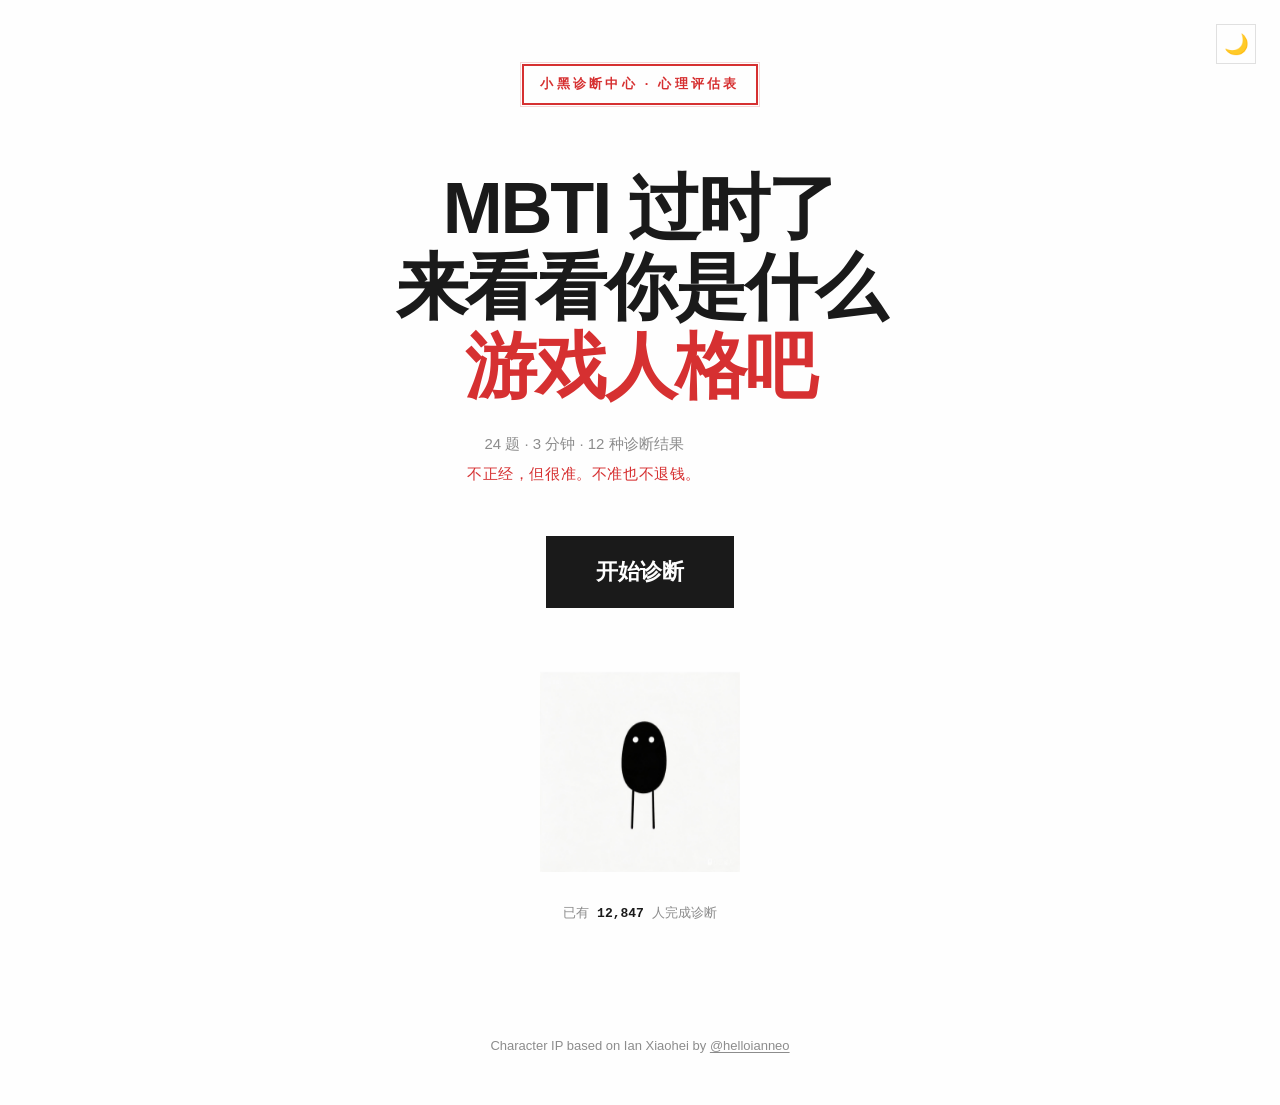
==== index.html @ bddbedaa "Initial commit: SBTI-style gaming personality test website 24-question quiz classifying players into" ====
<!DOCTYPE html>
<html lang="zh-CN" data-theme="light">
<head>
  <meta charset="UTF-8">
  <meta name="viewport" content="width=device-width, initial-scale=1.0">
  <title>游戏人格测试 — 你是什么玩家？</title>
  <meta name="description" content="24题，3分钟，测出你的12种游戏人格之一。SBTI式荒诞诊断，不正经，但很准。">
  <meta property="og:title" content="游戏人格测试 — 你是什么玩家？">
  <meta property="og:description" content="24题，3分钟，测出你的12种游戏人格之一。SBTI式荒诞诊断，不正经，但很准。">
  <meta property="og:image" content="assets/images/og-image.png">
  <meta property="og:image:width" content="1200">
  <meta property="og:image:height" content="630">
  <meta property="og:type" content="website">
  <meta name="twitter:card" content="summary_large_image">
  <link rel="stylesheet" href="css/style.css">
  <style>
    /* ============================================================
       Home Page — Clinical Intake Form
       ============================================================ */

    /* --- Stamp / Chop --- */
    .home__stamp {
      display: inline-flex;
      align-items: center;
      justify-content: center;
      border: 2px solid var(--color-accent);
      color: var(--color-accent);
      font-family: var(--font-display);
      font-size: var(--text-xs);
      font-weight: 700;
      letter-spacing: 0.25em;
      padding: var(--space-sm) var(--space-md);
      text-transform: uppercase;
      opacity: 0;
      animation: fadeIn 400ms var(--ease-standard) 100ms forwards;
      /* Simulate uneven ink stamp */
      position: relative;
    }
    .home__stamp::after {
      content: '';
      position: absolute;
      inset: -4px;
      border: 0.5px solid var(--color-accent);
      opacity: 0.2;
      pointer-events: none;
    }

    /* --- Hero --- */
    .home__hero {
      font-family: var(--font-display);
      font-size: var(--text-hero);
      font-weight: 900;
      line-height: 1.1;
      letter-spacing: -0.03em;
      margin-top: var(--space-3xl);
      opacity: 0;
      animation: fadeIn 500ms var(--ease-standard) 250ms forwards;
    }

    .home__hero-em {
      display: block;
      color: var(--color-accent);
    }

    /* --- Subtitle --- */
    .home__subtitle {
      margin-top: var(--space-lg);
      font-size: var(--text-sm);
      color: var(--color-text-dim);
      line-height: 1.8;
      opacity: 0;
      animation: fadeIn 400ms var(--ease-standard) 500ms forwards;
    }

    .home__subtitle-tagline {
      display: block;
      margin-top: var(--space-xs);
      font-family: var(--font-hand);
      font-size: var(--text-sm);
      color: var(--color-accent);
      letter-spacing: 0.04em;
    }

    /* --- CTA wrapper --- */
    .home__cta-wrap {
      margin-top: var(--space-2xl);
      opacity: 0;
      animation: fadeIn 400ms var(--ease-standard) 650ms forwards;
    }

    /* --- Xiaohei wrapper --- */
    .home__mascot {
      margin-top: var(--space-3xl);
      opacity: 0;
      animation: fadeIn 500ms var(--ease-standard) 900ms forwards;
    }

    .home__xiaohei {
      display: block;
      max-width: 200px;
      height: auto;
      margin: 0 auto;
    }

    /* --- Counter --- */
    .home__counter {
      margin-top: var(--space-xl);
      font-family: var(--font-mono);
      font-size: var(--text-xs);
      color: var(--color-text-dim);
      opacity: 0;
      animation: fadeIn 400ms var(--ease-standard) 1050ms forwards;
    }

    .home__counter b {
      font-weight: 700;
      color: var(--color-text);
    }

    /* --- Keyframes --- */
    @keyframes fadeIn {
      from { opacity: 0; transform: translateY(8px); }
      to   { opacity: 1; transform: translateY(0); }
    }

  </style>
</head>
<body>

  <!-- Theme Toggle -->
  <button class="theme-toggle" id="themeToggle" aria-label="切换暗色模式">🌙</button>

  <!-- Home Page -->
  <main class="page" id="page-home">
    <div class="container text-center">

      <!-- Diagnostic stamp -->
      <div class="home__stamp">小黑诊断中心 · 心理评估表</div>

      <!-- Hero headline — provocative, conversational -->
      <h1 class="home__hero">
        MBTI 过时了<br>
        来看看你是什么<br>
        <span class="home__hero-em">游戏人格吧</span>
      </h1>

      <!-- Subtitle -->
      <p class="home__subtitle">
        24 题 · 3 分钟 · 12 种诊断结果
        <span class="home__subtitle-tagline">不正经，但很准。不准也不退钱。</span>
      </p>

      <!-- CTA -->
      <div class="home__cta-wrap">
        <a href="test.html" class="btn-cta">开始诊断</a>
      </div>

      <!-- Xiaohei mascot — IP reference image -->
      <div class="home__mascot">
        <img class="home__xiaohei" src="assets/images/xiaohei_ip_ref.png.jpeg" alt="小黑 — Ian Xiaohei IP">
      </div>

      <!-- Social proof -->
      <p class="home__counter">
        已有 <b>12,847</b> 人完成诊断
      </p>

    </div>
  </main>

  <footer class="site-footer">
    Character IP based on Ian Xiaohei by <a href="https://github.com/helloianneo" target="_blank" rel="noopener">@helloianneo</a>
  </footer>

  <script src="js/theme.js"></script>
</body>
</html>
---- css/style.css ----
/* ============================================================
   Design Tokens — 游戏玩家类型测试
   ============================================================ */

:root {
  /* --- Light Mode --- */
  --color-bg:        #FEFEFE;
  --color-card:      #F5F5F0;
  --color-text:      #1A1A1A;
  --color-text-dim:  #8C8C8C;
  --color-accent:    #D63031;
  --color-flow:      #E17055;
  --color-note:      #5B7FA5;
  --color-border:    #E0E0E0;
  --color-border-subtle: #ECECEC;

  /* Typography */
  --font-display: "PingFang SC", "Microsoft YaHei", "Hiragino Sans GB", sans-serif;
  --font-body:    "PingFang SC", "Microsoft YaHei", "Hiragino Sans GB", sans-serif;
  --font-mono:    "SF Mono", "Consolas", "Menlo", monospace;
  --font-hand:    "KaiTi", "STKaiti", "楷体", serif;

  /* Spacing */
  --space-unit: 4px;
  --space-xs:   4px;
  --space-sm:   8px;
  --space-md:   16px;
  --space-lg:   24px;
  --space-xl:   32px;
  --space-2xl:  48px;
  --space-3xl:  64px;

  /* Radius */
  --radius-none: 0;
  --radius-sm:   2px;

  /* Motion */
  --ease-standard: cubic-bezier(0.4, 0, 0.2, 1);
  --duration-fast:  120ms;
  --duration-normal: 250ms;
  --duration-slow:   400ms;

  /* Type scale */
  --text-xs:   clamp(0.75rem, 2vw, 0.8125rem);
  --text-sm:   clamp(0.875rem, 2vw, 0.9375rem);
  --text-base: clamp(1rem, 2.5vw, 1.125rem);
  --text-lg:   clamp(1.125rem, 3vw, 1.375rem);
  --text-xl:   clamp(1.5rem, 4vw, 2rem);
  --text-2xl:  clamp(2rem, 5vw, 2.75rem);
  --text-3xl:  clamp(2.5rem, 6vw, 3.5rem);
  --text-hero: clamp(3rem, 7vw, 4.5rem);
}

/* --- Dark Mode --- */
[data-theme="dark"] {
  --color-bg:        #1A1A1A;
  --color-card:      #2A2A2A;
  --color-text:      #EDEDED;
  --color-text-dim:  #999999;
  --color-accent:    #FF6B6B;
  --color-flow:      #F0A58D;
  --color-note:      #7BA5C8;
  --color-border:    #3A3A3A;
  --color-border-subtle: #2E2E2E;
}

/* ============================================================
   Global Reset & Base
   ============================================================ */

*, *::before, *::after {
  box-sizing: border-box;
  margin: 0;
  padding: 0;
}

html {
  font-size: 16px;
  -webkit-text-size-adjust: 100%;
  scroll-behavior: smooth;
}

body {
  font-family: var(--font-body);
  font-size: var(--text-base);
  line-height: 1.6;
  color: var(--color-text);
  background: var(--color-bg);
  transition: background-color var(--duration-slow) var(--ease-standard),
              color var(--duration-slow) var(--ease-standard);
  min-height: 100vh;
  -webkit-font-smoothing: antialiased;
}

img { display: block; max-width: 100%; }

a {
  color: inherit;
  text-decoration: none;
}

button {
  font: inherit;
  cursor: pointer;
  border: none;
  background: none;
  color: inherit;
}

/* ============================================================
   Theme Toggle
   ============================================================ */

.theme-toggle {
  position: fixed;
  top: var(--space-lg);
  right: var(--space-lg);
  z-index: 100;
  width: 40px;
  height: 40px;
  display: flex;
  align-items: center;
  justify-content: center;
  font-size: 1.25rem;
  border: 1px solid var(--color-border);
  background: var(--color-bg);
  cursor: pointer;
  transition: border-color var(--duration-normal) var(--ease-standard);
}

.theme-toggle:hover {
  border-color: var(--color-text);
}

/* ============================================================
   Layout
   ============================================================ */

.container {
  width: 100%;
  max-width: 640px;
  margin: 0 auto;
  padding: 0 var(--space-lg);
}

.page {
  display: flex;
  flex-direction: column;
  align-items: center;
  justify-content: center;
  min-height: 100vh;
  padding: var(--space-3xl) 0;
}

/* ============================================================
   Typography
   ============================================================ */

.display {
  font-family: var(--font-display);
  font-weight: 900;
  line-height: 1.15;
  letter-spacing: -0.02em;
}

.body-text {
  font-family: var(--font-body);
  line-height: 1.7;
  color: var(--color-text-dim);
}

.annotation {
  font-family: var(--font-hand);
  font-size: var(--text-sm);
  color: var(--color-accent);
  letter-spacing: 0.05em;
  line-height: 1.4;
}

.annotation--flow {
  color: var(--color-flow);
}

.annotation--note {
  color: var(--color-note);
}

/* ============================================================
   Components
   ============================================================ */

/* --- CTA Button --- */
.btn-cta {
  display: inline-flex;
  align-items: center;
  justify-content: center;
  padding: var(--space-md) var(--space-2xl);
  font-family: var(--font-display);
  font-size: var(--text-lg);
  font-weight: 700;
  color: var(--color-bg);
  background: var(--color-text);
  border: 2px solid var(--color-text);
  transition: background var(--duration-normal) var(--ease-standard),
              color var(--duration-normal) var(--ease-standard),
              transform var(--duration-fast) var(--ease-standard);
  cursor: pointer;
  user-select: none;
}

.btn-cta:hover {
  background: var(--color-bg);
  color: var(--color-text);
}

.btn-cta:active {
  transform: scale(0.98);
}

/* --- Tag Cloud --- */
.tag {
  display: inline-block;
  padding: var(--space-xs) var(--space-md);
  font-family: var(--font-display);
  font-size: var(--text-sm);
  font-weight: 600;
  color: var(--color-text-dim);
  border: 1px solid var(--color-border);
  background: var(--color-card);
  transition: color var(--duration-normal) var(--ease-standard),
              border-color var(--duration-normal) var(--ease-standard);
  cursor: pointer;
}

.tag:hover {
  color: var(--color-accent);
  border-color: var(--color-accent);
}

/* --- Progress Bar --- */
.progress {
  width: 100%;
  height: 3px;
  background: var(--color-border-subtle);
}

.progress__fill {
  height: 100%;
  background: var(--color-flow);
  transition: width var(--duration-slow) var(--ease-standard);
}

/* --- Option Card --- */
.option-card {
  display: block;
  width: 100%;
  padding: var(--space-lg);
  margin-bottom: var(--space-md);
  text-align: left;
  font-family: var(--font-body);
  font-size: var(--text-base);
  line-height: 1.7;
  color: var(--color-text);
  background: var(--color-card);
  border: 1px solid var(--color-border-subtle);
  cursor: pointer;
  transition: border-color var(--duration-normal) var(--ease-standard),
              transform var(--duration-fast) var(--ease-standard),
              background var(--duration-normal) var(--ease-standard);
  user-select: none;
}

.option-card:hover {
  border-color: var(--color-text);
}

.option-card:active {
  transform: scale(0.985);
  background: var(--color-border-subtle);
}

.option-card__key {
  display: inline-block;
  font-family: var(--font-mono);
  font-size: var(--text-xs);
  color: var(--color-text-dim);
  margin-right: var(--space-sm);
}

/* --- Divider --- */
.divider {
  width: 32px;
  height: 2px;
  background: var(--color-accent);
  margin: var(--space-lg) 0;
}

/* --- Result Card (stub for v0) --- */
.result-card {
  width: 100%;
  padding: var(--space-xl);
  background: var(--color-card);
  border: 1px solid var(--color-border);
}

.result-card__label {
  font-family: var(--font-hand);
  font-size: var(--text-sm);
  color: var(--color-accent);
  margin-bottom: var(--space-md);
}

.result-card__type {
  font-family: var(--font-display);
  font-size: var(--text-3xl);
  font-weight: 900;
  line-height: 1.1;
  margin-bottom: var(--space-md);
}

.result-card__rarity {
  display: inline-block;
  padding: 2px var(--space-sm);
  font-family: var(--font-mono);
  font-size: var(--text-xs);
  font-weight: 700;
  border: 1px solid var(--color-accent);
  color: var(--color-accent);
}

/* --- Severity Bar --- */
.severity {
  width: 100%;
  height: 8px;
  background: var(--color-border-subtle);
  margin: var(--space-md) 0;
}

.severity__fill {
  height: 100%;
  background: var(--color-accent);
  transition: width 600ms var(--ease-standard);
}

/* --- Footer --- */
.site-footer {
  text-align: center;
  padding: var(--space-2xl) var(--space-lg);
  font-size: var(--text-xs);
  color: var(--color-text-dim);
}

.site-footer a {
  text-decoration: underline;
  text-underline-offset: 2px;
}

/* ============================================================
   Home Page
   ============================================================ */

.home__slogan {
  font-family: var(--font-display);
  font-size: var(--text-hero);
  font-weight: 900;
  line-height: 1.1;
  letter-spacing: -0.03em;
  margin-bottom: var(--space-lg);
}

.home__subtitle {
  font-size: var(--text-lg);
  color: var(--color-text-dim);
  margin-bottom: var(--space-2xl);
  max-width: 480px;
}

.home__tag-cloud {
  display: flex;
  flex-wrap: wrap;
  gap: var(--space-sm);
  justify-content: center;
  margin-top: var(--space-3xl);
  max-width: 480px;
}

/* --- Xiaohei silhouette placeholder --- */
.xiaohei-placeholder {
  width: 80px;
  height: 60px;
  border: 1.5px dashed var(--color-border);
  display: flex;
  align-items: center;
  justify-content: center;
  font-size: var(--text-xs);
  color: var(--color-text-dim);
  margin: var(--space-xl) auto;
}

/* ============================================================
   Test Page
   ============================================================ */

.test__header {
  width: 100%;
  padding: var(--space-lg) 0 var(--space-md);
}

.test__counter {
  font-family: var(--font-mono);
  font-size: var(--text-sm);
  color: var(--color-text-dim);
  text-align: right;
  margin-bottom: var(--space-sm);
}

.test__question {
  font-family: var(--font-display);
  font-size: var(--text-xl);
  font-weight: 700;
  line-height: 1.4;
  margin: var(--space-2xl) 0 var(--space-xl);
}

.test__options {
  width: 100%;
}

/* ============================================================
   Types Gallery
   ============================================================ */

.types-grid {
  display: grid;
  grid-template-columns: repeat(auto-fill, minmax(140px, 1fr));
  gap: var(--space-md);
  width: 100%;
  max-width: 640px;
}

.type-card {
  padding: var(--space-lg);
  background: var(--color-card);
  border: 1px solid var(--color-border-subtle);
  cursor: pointer;
  transition: border-color var(--duration-normal) var(--ease-standard);
}

.type-card:hover {
  border-color: var(--color-accent);
}

.type-card__emoji {
  font-size: 1.5rem;
}

.type-card__label {
  font-family: var(--font-display);
  font-size: var(--text-base);
  font-weight: 700;
  margin-top: var(--space-sm);
}

.type-card__id {
  font-family: var(--font-mono);
  font-size: var(--text-xs);
  color: var(--color-text-dim);
  margin-top: var(--space-xs);
}

/* ============================================================
   Utility
   ============================================================ */

.text-accent { color: var(--color-accent); }
.text-dim    { color: var(--color-text-dim); }
.mt-lg       { margin-top: var(--space-lg); }
.mt-xl       { margin-top: var(--space-xl); }
.mt-2xl      { margin-top: var(--space-2xl); }
.text-center { text-align: center; }
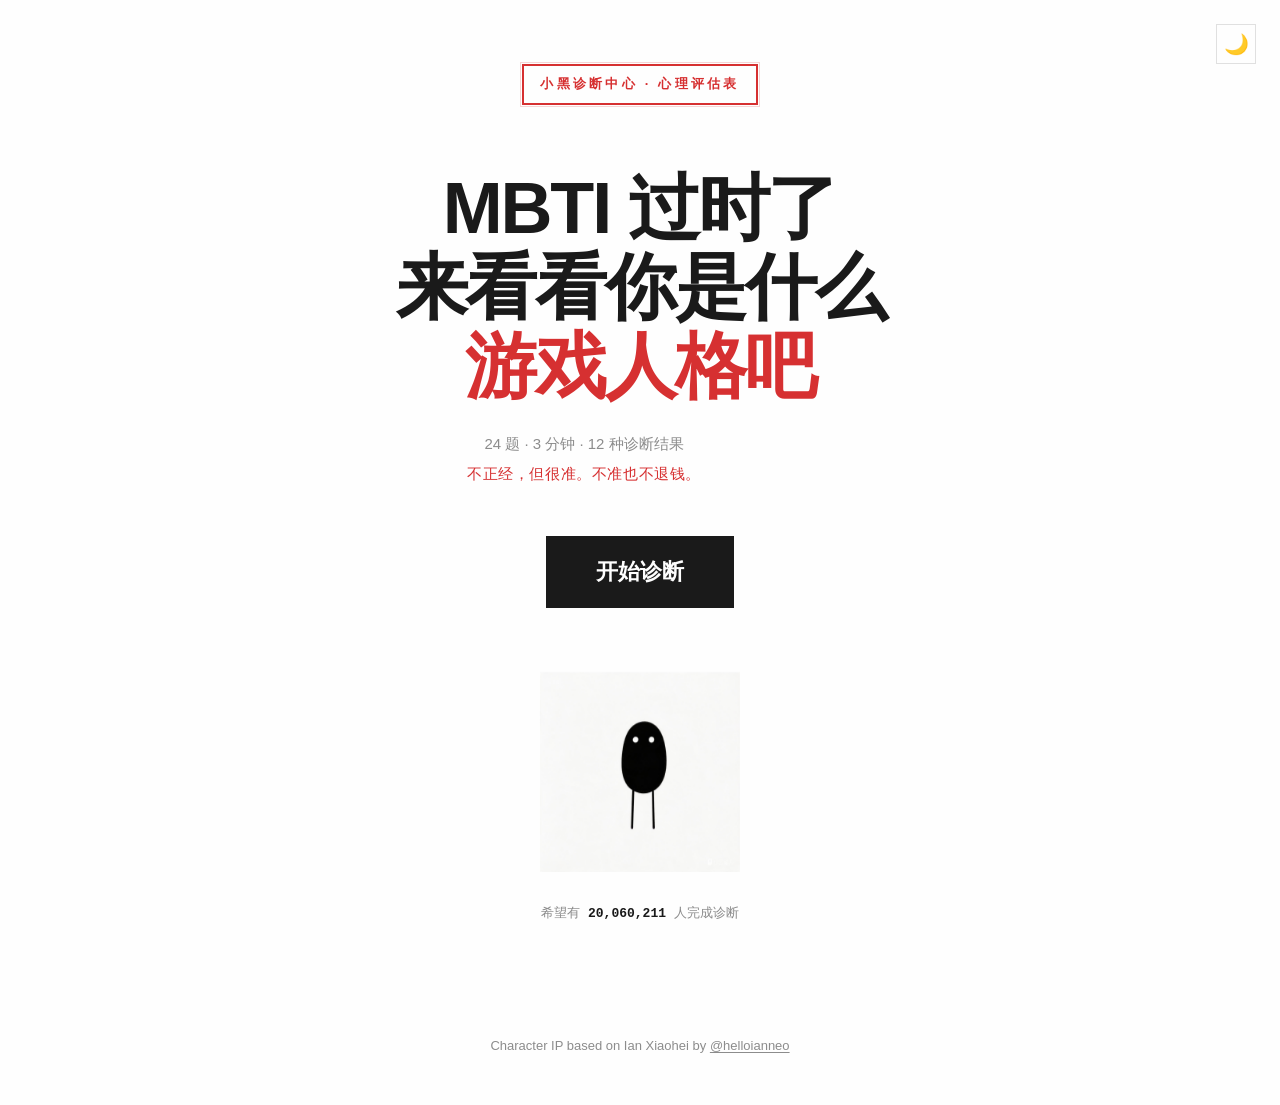
==== commit 2fbc1657: "Update counter text to aspirational wording" ====
--- a/index.html
+++ b/index.html
@@ -162,7 +162,7 @@
 
       <!-- Social proof -->
       <p class="home__counter">
-        已有 <b>12,847</b> 人完成诊断
+        希望有 <b>20,060,211</b> 人完成诊断
       </p>
 
     </div>
